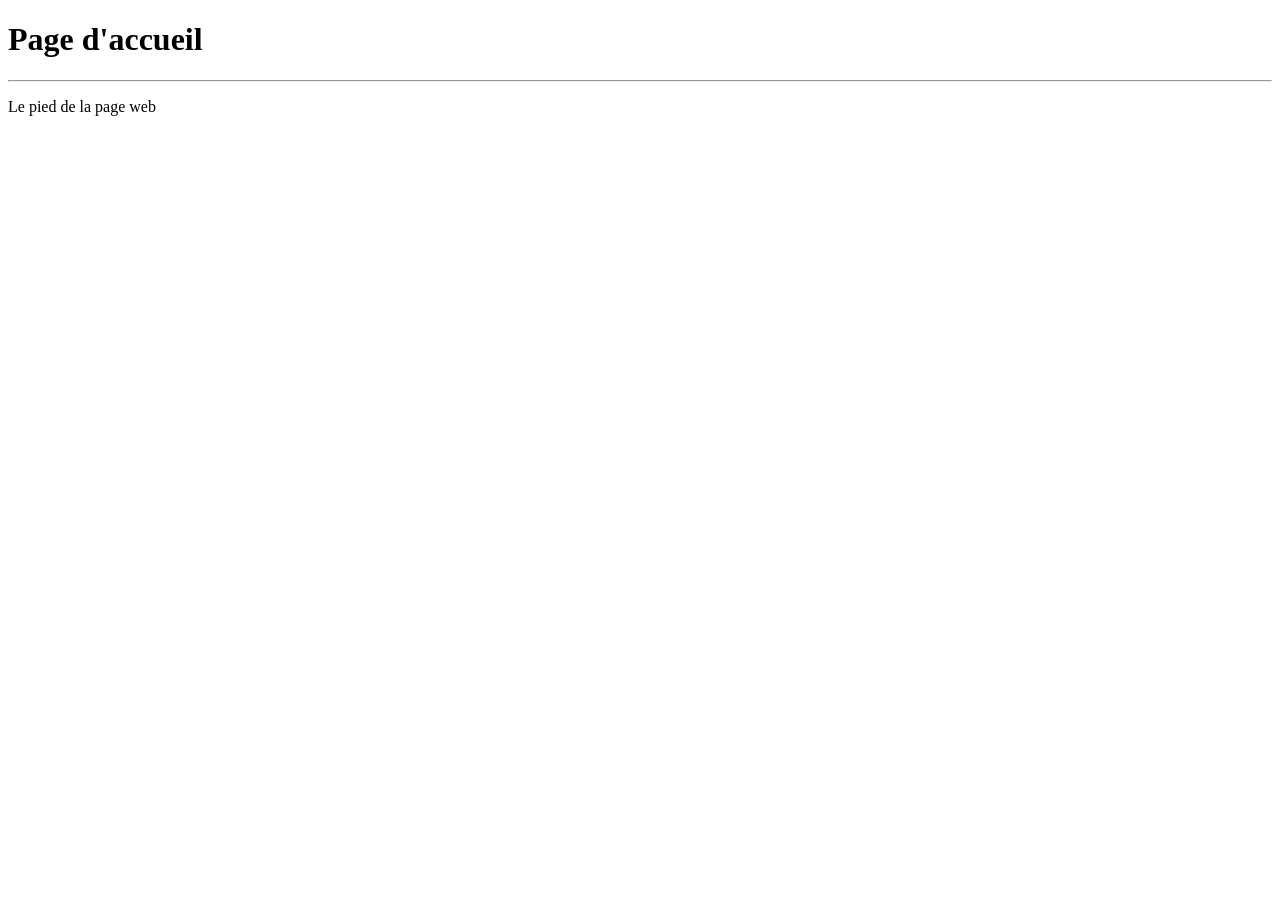
==== spec/maquettes/index.html @ 2c0b300c "Update index.html" ====
<!DOCTYPE html>
<html lang="en">
<head>
    <meta charset="UTF-8">
    <title>Title</title>
</head>
<body>
<h1>Page d'accueil</h1>

</body>


<footer>
    <hr>
    <p>Le pied de la page web</p>
</footer>

</html>
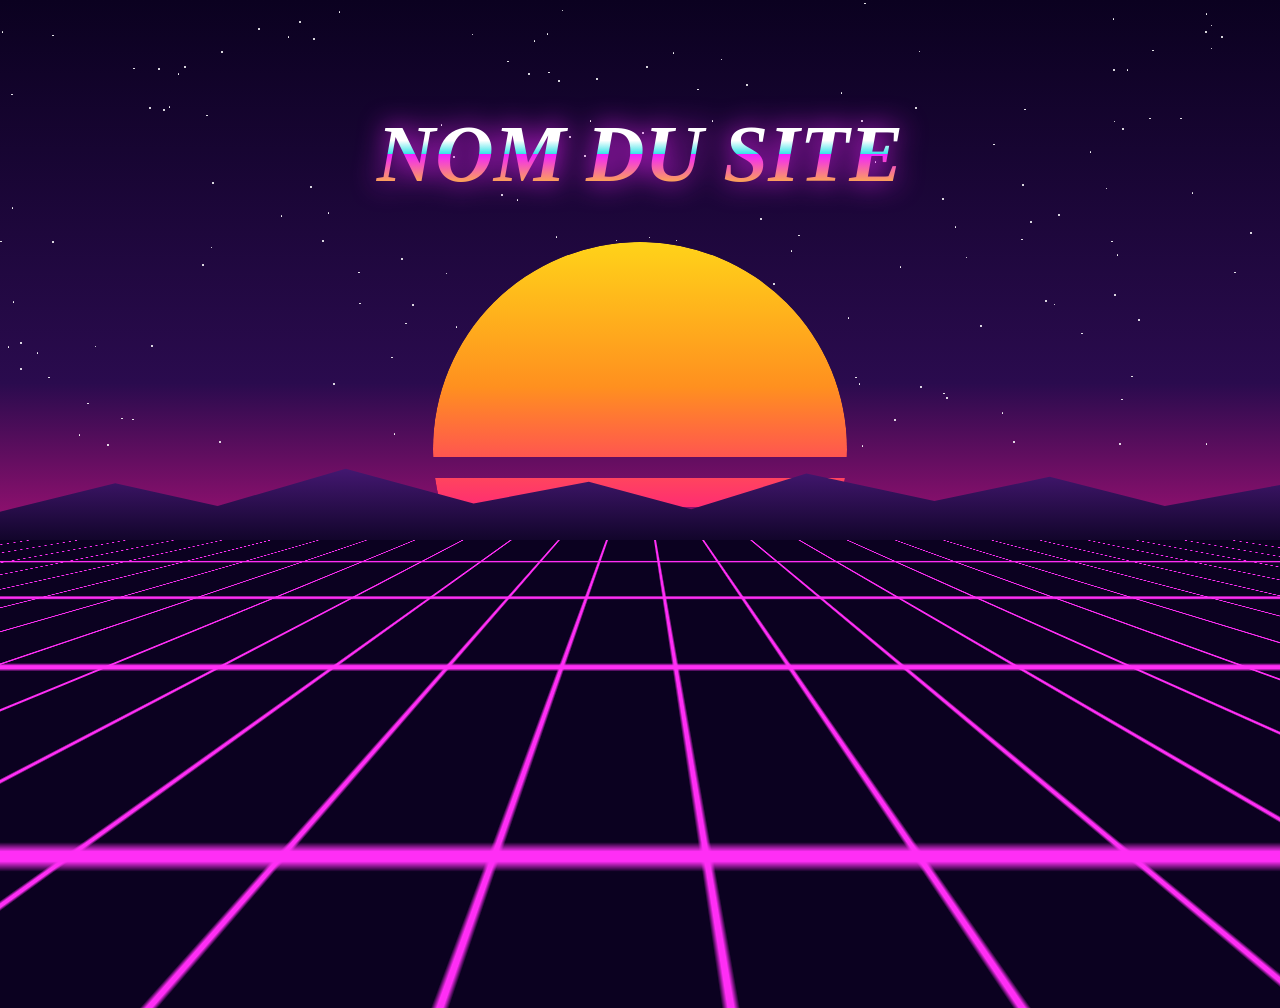
==== commit 7283068c: "Thematisation de la page Index" ====
--- a/spec/maquettes/index.html
+++ b/spec/maquettes/index.html
@@ -2,17 +2,18 @@
 <html lang="en">
 <head>
     <meta charset="UTF-8">
-    <title>Title</title>
+    <meta name="viewport" content="width=device-width, initial-scale=1.0">
+    <title>Catalogue</title>
+    <link rel="stylesheet" href="style/style_index.css">
 </head>
 <body>
-<h1>Page d'accueil</h1>
-
+    <div class="stars"></div>
+    <div class="sun"></div>
+    <div class="mountains"></div>
+    <div class="grid"></div>
+    <h1>NOM DU SITE</h1>
+    <script src="script.js"></script>
 </body>
 
 
-<footer>
-    <hr>
-    <p>Le pied de la page web</p>
-</footer>
-
 </html>
--- a/spec/maquettes/style/style_index.css
+++ b/spec/maquettes/style/style_index.css
@@ -0,0 +1,80 @@
+* {
+    margin: 0;
+    padding: 0;
+    box-sizing: border-box;
+}
+
+body {
+    height: 100vh;
+    overflow: hidden;
+    background: linear-gradient(#0b0120, #2a0b4e 38%,#b3127a 56%, #ff6a3d 60%, #0b0120 60%);
+}
+
+.sun {
+    width: 46vmin;
+    aspect-ratio: 1;
+    background: linear-gradient(#ffd319,#ff901f 35%, #ff2975 65%, #f222ff);
+    border-radius: 50%;
+    position: absolute;
+    left: 50%;
+    top: 60%;
+    translate: -50% -72%;
+    mask: linear-gradient(#000 52%, transparent 52% 57%,
+    #000 57% 64%, transparent 64% 70%, #000 70% 77%, 
+    transparent 77% 85%, #000 85%);
+}
+
+.mountains {
+    height: 9vmin;
+    background: linear-gradient(#4a1a7a, #12052b);
+    clip-path: polygon(0 100%, 0 65%, 9% 30%, 17% 58%, 27%
+    12%, 37% 55%, 46% 28%, 54% 62%, 63% 18%, 73% 52%, 82% 22%, 
+    91% 58%, 100% 32%, 100% 100%);
+    width: 100%;
+    position: absolute;
+    bottom: 40%;
+}
+
+.grid {
+    height: 40%;
+    background: linear-gradient(transparent 94%, #ff2ef5 94%) 0 0 / 
+    100% 36px,
+        linear-gradient(90deg, transparent 96%, #ff2ef5
+        96%) 0 0 / 48px 100%,
+            #0b0120;
+    width: 200%;
+    position: absolute;
+    top: 60%;
+    left: -50%;
+    transform-origin: top;
+    transform: perspective(160px) rotateX(60deg);
+    animation: drive 1.2s linear infinite; 
+}
+
+@keyframes drive {
+    to { background-position: 0 36px, 0 0, 0 0;}
+}
+
+h1 {
+    color: transparent;
+    font: italic 900 9vmin 'Orbitron', sans-sherif;
+    text-align: center;
+    position: relative;
+    margin-top: 12vh;
+    background: linear-gradient(#fff 35%, #2de2e6 50%, 
+    #f222ff 50%, #ffd319 90%);
+    -webkit-background-clip: text;
+    filter: drop-shadow(0 0 14px #f222ff);
+}
+
+.stars i {
+    background: #fff;
+    padding: 0.8px;
+    position: absolute;
+    border-radius: 50%;
+    animation: twinkle 1.5s infinite alternate;
+}
+
+@keyframes twinkle {
+    to { opacity: 0.15;}
+}
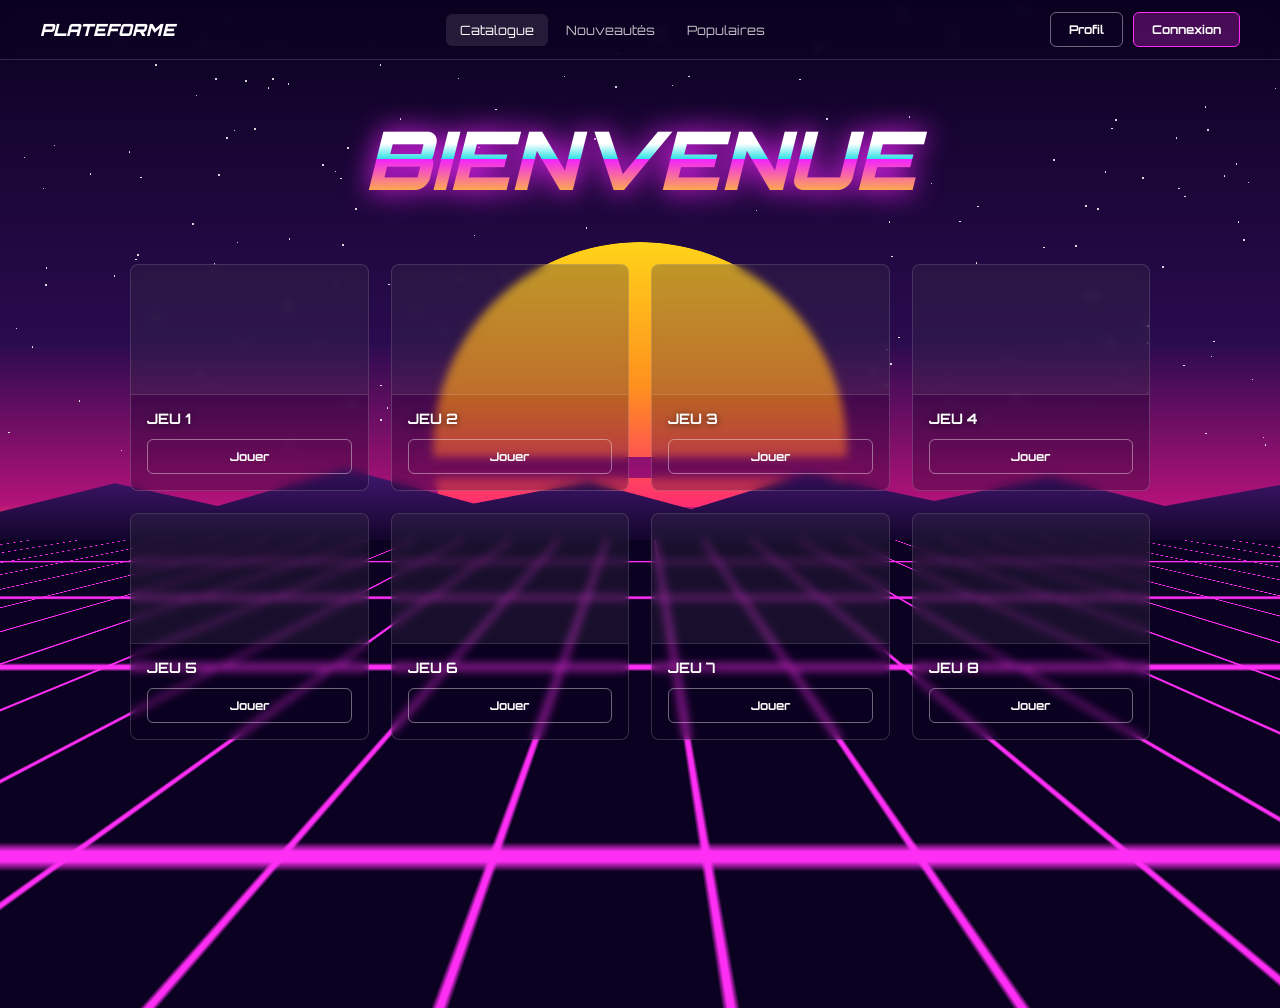
==== commit 45876961: "Ajout du catalogue de jeu de index" ====
--- a/spec/maquettes/index.html
+++ b/spec/maquettes/index.html
@@ -4,6 +4,7 @@
     <meta charset="UTF-8">
     <meta name="viewport" content="width=device-width, initial-scale=1.0">
     <title>Catalogue</title>
+    <link href="https://fonts.googleapis.com/css2?family=Orbitron:wght@500;700;900&display=swap" rel="stylesheet">
     <link rel="stylesheet" href="style/style_index.css">
 </head>
 <body>
@@ -11,9 +12,90 @@
     <div class="sun"></div>
     <div class="mountains"></div>
     <div class="grid"></div>
-    <h1>NOM DU SITE</h1>
+
+    <header class="navbar">
+        <a href="index.html" class="logo">PLATEFORME</a>
+
+        <nav class="nav-links">
+            <a href="index.html" class="active">Catalogue</a>
+            <a href="#">Nouveautés</a>
+            <a href="#">Populaires</a>
+        </nav>
+
+        <div class="nav-actions">
+            <a href="PageDeProfil.html" class="btn btn-ghost">Profil</a>
+            <a href="PageDeConnexion.html" class="btn btn-main">Connexion</a>
+        </div>
+    </header>
+
+    <h1>BIENVENUE</h1>
+
+    <section class="catalog">
+        <article class="card">
+            <div class="cover"></div>
+            <div class="info">
+                <h2>JEU 1</h2>
+                <a href="PageDeJeu1.html" class="btn btn-ghost">Jouer</a>
+            </div>
+        </article>
+
+        <article class="card">
+            <div class="cover"></div>
+            <div class="info">
+                <h2>JEU 2</h2>
+                <a href="PageDeJeu2.html" class="btn btn-ghost">Jouer</a>
+            </div>
+        </article>
+
+        <article class="card">
+            <div class="cover"></div>
+            <div class="info">
+                <h2>JEU 3</h2>
+                <a href="PageDeJeu3.html" class="btn btn-ghost">Jouer</a>
+            </div>
+        </article>
+
+        <article class="card">
+            <div class="cover"></div>
+            <div class="info">
+                <h2>JEU 4</h2>
+                <a href="PageDeJeu1.html" class="btn btn-ghost">Jouer</a>
+            </div>
+        </article>
+
+        <article class="card">
+            <div class="cover"></div>
+            <div class="info">
+                <h2>JEU 5</h2>
+                <a href="PageDeJeu1.html" class="btn btn-ghost">Jouer</a>
+            </div>
+        </article>
+
+        <article class="card">
+            <div class="cover"></div>
+            <div class="info">
+                <h2>JEU 6</h2>
+                <a href="PageDeJeu1.html" class="btn btn-ghost">Jouer</a>
+            </div>
+        </article>
+
+        <article class="card">
+            <div class="cover"></div>
+            <div class="info">
+                <h2>JEU 7</h2>
+                <a href="PageDeJeu1.html" class="btn btn-ghost">Jouer</a>
+            </div>
+        </article>
+
+        <article class="card">
+            <div class="cover"></div>
+            <div class="info">
+                <h2>JEU 8</h2>
+                <a href="PageDeJeu1.html" class="btn btn-ghost">Jouer</a>
+            </div>
+        </article>
+    </section>
+
     <script src="script.js"></script>
 </body>
-
-
-</html>
+</html>
--- a/spec/maquettes/style/style_index.css
+++ b/spec/maquettes/style/style_index.css
@@ -5,9 +5,20 @@
 }
 
 body {
-    height: 100vh;
-    overflow: hidden;
+    min-height: 100vh;
+    overflow-x: hidden;
+    font-family: 'Orbitron', sans-serif;
+    color: #fff;
     background: linear-gradient(#0b0120, #2a0b4e 38%,#b3127a 56%, #ff6a3d 60%, #0b0120 60%);
+    background-attachment: fixed;
+}
+
+/* ================= FOND ================= */
+
+.stars {
+    position: fixed;
+    inset: 0;
+    pointer-events: none;
 }
 
 .sun {
@@ -15,7 +26,7 @@
     aspect-ratio: 1;
     background: linear-gradient(#ffd319,#ff901f 35%, #ff2975 65%, #f222ff);
     border-radius: 50%;
-    position: absolute;
+    position: fixed;
     left: 50%;
     top: 60%;
     translate: -50% -72%;
@@ -31,7 +42,7 @@
     12%, 37% 55%, 46% 28%, 54% 62%, 63% 18%, 73% 52%, 82% 22%, 
     91% 58%, 100% 32%, 100% 100%);
     width: 100%;
-    position: absolute;
+    position: fixed;
     bottom: 40%;
 }
 
@@ -43,7 +54,7 @@
         96%) 0 0 / 48px 100%,
             #0b0120;
     width: 200%;
-    position: absolute;
+    position: fixed;
     top: 60%;
     left: -50%;
     transform-origin: top;
@@ -57,13 +68,14 @@
 
 h1 {
     color: transparent;
-    font: italic 900 9vmin 'Orbitron', sans-sherif;
+    font: italic 900 9vmin 'Orbitron', sans-serif;
     text-align: center;
     position: relative;
     margin-top: 12vh;
     background: linear-gradient(#fff 35%, #2de2e6 50%, 
     #f222ff 50%, #ffd319 90%);
     -webkit-background-clip: text;
+    background-clip: text;
     filter: drop-shadow(0 0 14px #f222ff);
 }
 
@@ -77,4 +89,149 @@
 
 @keyframes twinkle {
     to { opacity: 0.15;}
+}
+
+/* ================= MENU ================= */
+
+.navbar {
+    position: fixed;
+    top: 0;
+    left: 0;
+    right: 0;
+    z-index: 100;
+    height: 60px;
+    padding: 0 clamp(14px, 4vw, 40px);
+    display: flex;
+    align-items: center;
+    justify-content: space-between;
+    gap: 20px;
+    background: rgba(11, 1, 32, 0.3);
+    backdrop-filter: blur(6px);
+    -webkit-backdrop-filter: blur(6px);
+    border-bottom: 1px solid rgba(255, 255, 255, 0.15);
+}
+
+.logo {
+    font-weight: 900;
+    font-style: italic;
+    font-size: 1.05rem;
+    text-decoration: none;
+    color: #fff;
+    white-space: nowrap;
+}
+
+.nav-links {
+    display: flex;
+    gap: 4px;
+}
+
+.nav-links a {
+    color: rgba(255, 255, 255, 0.75);
+    text-decoration: none;
+    font-size: 0.8rem;
+    padding: 8px 14px;
+    border-radius: 6px;
+    transition: color 0.2s, background 0.2s;
+}
+
+.nav-links a:hover,
+.nav-links a.active {
+    color: #fff;
+    background: rgba(255, 255, 255, 0.1);
+}
+
+.nav-actions {
+    display: flex;
+    gap: 10px;
+}
+
+/* ================= BOUTONS ================= */
+
+.btn {
+    font-family: inherit;
+    font-weight: 700;
+    font-size: 0.75rem;
+    text-decoration: none;
+    text-align: center;
+    padding: 9px 18px;
+    border-radius: 6px;
+    white-space: nowrap;
+    transition: background 0.2s, border-color 0.2s;
+}
+
+.btn-ghost {
+    color: #fff;
+    border: 1px solid rgba(255, 255, 255, 0.4);
+    background: transparent;
+}
+
+.btn-ghost:hover {
+    background: rgba(255, 255, 255, 0.12);
+    border-color: #fff;
+}
+
+.btn-main {
+    color: #fff;
+    border: 1px solid #ff2ef5;
+    background: rgba(255, 46, 245, 0.25);
+}
+
+.btn-main:hover {
+    background: rgba(255, 46, 245, 0.5);
+}
+
+/* ================= CATALOGUE ================= */
+
+.catalog {
+    position: relative;
+    max-width: 1100px;
+    margin: 6vh auto 0;
+    padding: 0 clamp(14px, 4vw, 40px) 80px;
+    display: grid;
+    grid-template-columns: repeat(auto-fill, minmax(210px, 1fr));
+    gap: 22px;
+}
+
+.card {
+    display: flex;
+    flex-direction: column;
+    background: rgba(11, 1, 32, 0.28);
+    border: 1px solid rgba(255, 255, 255, 0.18);
+    border-radius: 8px;
+    overflow: hidden;
+    backdrop-filter: blur(4px);
+    -webkit-backdrop-filter: blur(4px);
+    transition: border-color 0.2s, background 0.2s;
+}
+
+.card:hover {
+    border-color: rgba(255, 255, 255, 0.55);
+    background: rgba(11, 1, 32, 0.4);
+}
+
+.cover {
+    height: 130px;
+    background: rgba(255, 255, 255, 0.06);
+    border-bottom: 1px solid rgba(255, 255, 255, 0.12);
+}
+
+.info {
+    padding: 14px 16px 16px;
+    display: flex;
+    flex-direction: column;
+    gap: 12px;
+}
+
+.info h2 {
+    font-size: 0.9rem;
+    font-weight: 700;
+    text-shadow: 0 1px 6px rgba(0, 0, 0, 0.6);
+}
+
+/* ================= MOBILE ================= */
+
+@media (max-width: 720px) {
+    .nav-links { display: none; }
+    .logo { font-size: 0.9rem; }
+    .btn { padding: 8px 12px; }
 }
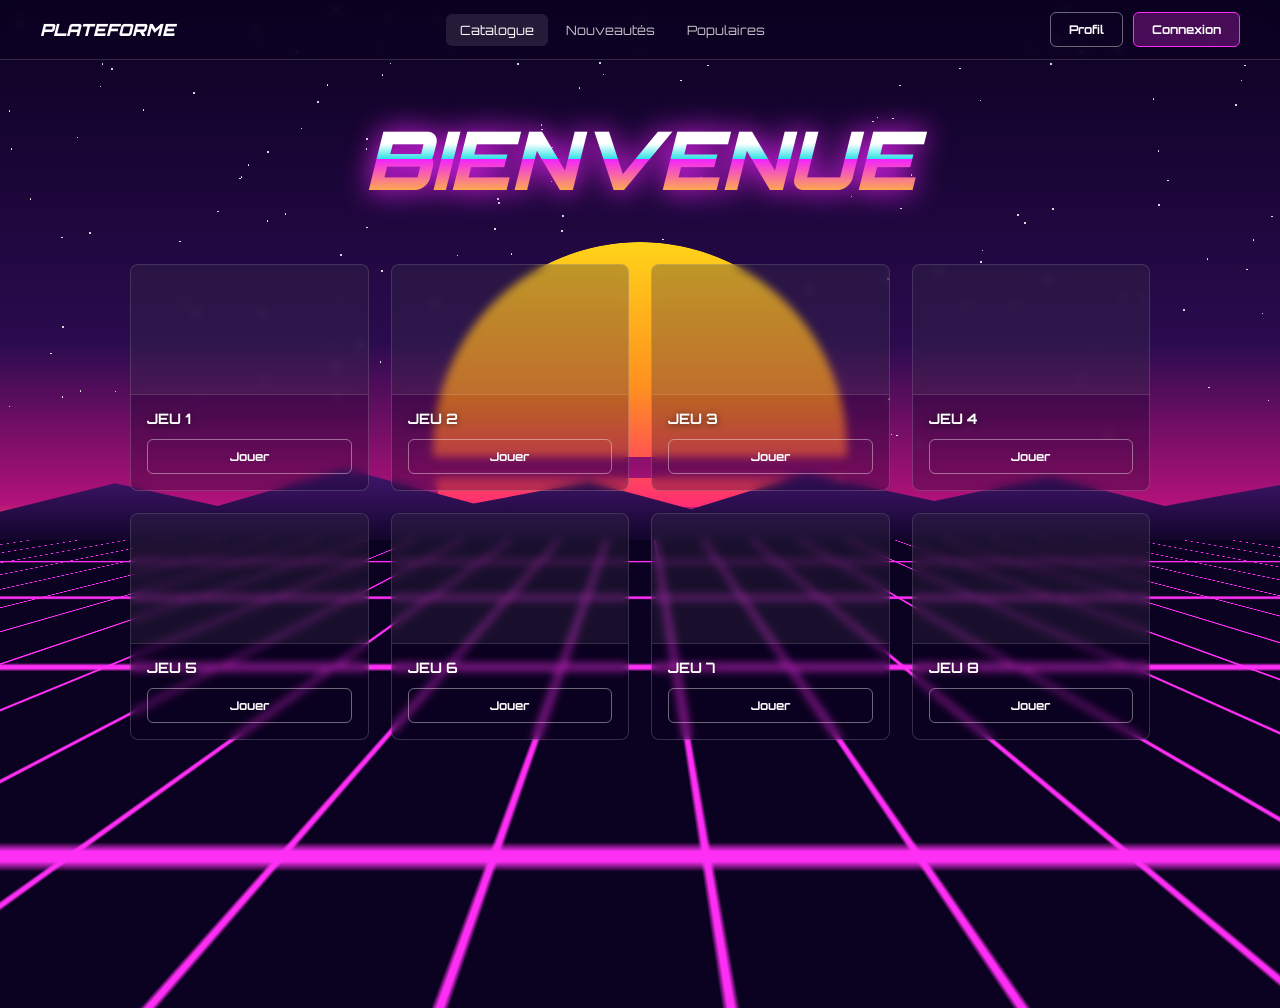
==== commit 71e07633: "Update index.html" ====
--- a/spec/maquettes/index.html
+++ b/spec/maquettes/index.html
@@ -98,4 +98,4 @@
 
     <script src="script.js"></script>
 </body>
-</html>+</html>
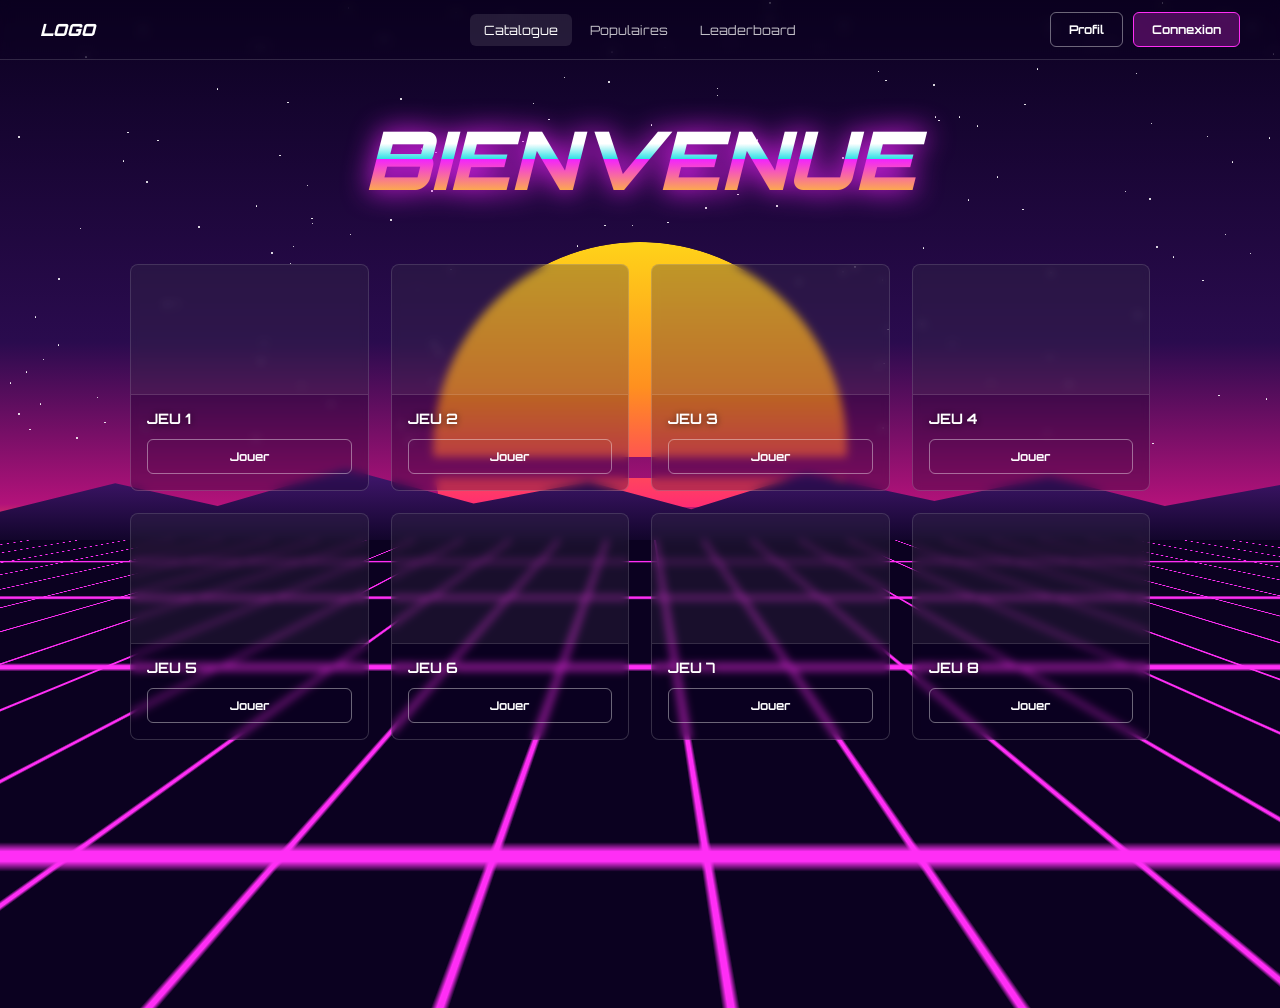
==== commit 0a71dea3: "Dernières touches Index" ====
--- a/spec/maquettes/index.html
+++ b/spec/maquettes/index.html
@@ -14,12 +14,13 @@
     <div class="grid"></div>
 
     <header class="navbar">
-        <a href="index.html" class="logo">PLATEFORME</a>
+        <a href="index.html" class="logo">LOGO</a>
 
         <nav class="nav-links">
             <a href="index.html" class="active">Catalogue</a>
-            <a href="#">Nouveautés</a>
             <a href="#">Populaires</a>
+            <a href="#">Leaderboard</a>
+            
         </nav>
 
         <div class="nav-actions">
--- a/spec/maquettes/style/style_index.css
+++ b/spec/maquettes/style/style_index.css
@@ -13,7 +13,6 @@
     background-attachment: fixed;
 }
 
-/* ================= FOND ================= */
 
 .stars {
     position: fixed;
@@ -91,8 +90,6 @@
     to { opacity: 0.15;}
 }
 
-/* ================= MENU ================= */
-
 .navbar {
     position: fixed;
     top: 0;
@@ -101,10 +98,9 @@
     z-index: 100;
     height: 60px;
     padding: 0 clamp(14px, 4vw, 40px);
-    display: flex;
+    display: grid;
+    grid-template-columns: 1fr auto 1fr;
     align-items: center;
-    justify-content: space-between;
-    gap: 20px;
     background: rgba(11, 1, 32, 0.3);
     backdrop-filter: blur(6px);
     -webkit-backdrop-filter: blur(6px);
@@ -112,6 +108,7 @@
 }
 
 .logo {
+    justify-self: start;
     font-weight: 900;
     font-style: italic;
     font-size: 1.05rem;
@@ -141,11 +138,11 @@
 }
 
 .nav-actions {
+    justify-self: end;
     display: flex;
     gap: 10px;
 }
 
-/* ================= BOUTONS ================= */
 
 .btn {
     font-family: inherit;
@@ -180,7 +177,6 @@
     background: rgba(255, 46, 245, 0.5);
 }
 
-/* ================= CATALOGUE ================= */
 
 .catalog {
     position: relative;
@@ -228,9 +224,9 @@
     text-shadow: 0 1px 6px rgba(0, 0, 0, 0.6);
 }
 
-/* ================= MOBILE ================= */
 
 @media (max-width: 720px) {
+    .navbar { display: flex; justify-content: space-between; }
     .nav-links { display: none; }
     .logo { font-size: 0.9rem; }
     .btn { padding: 8px 12px; }
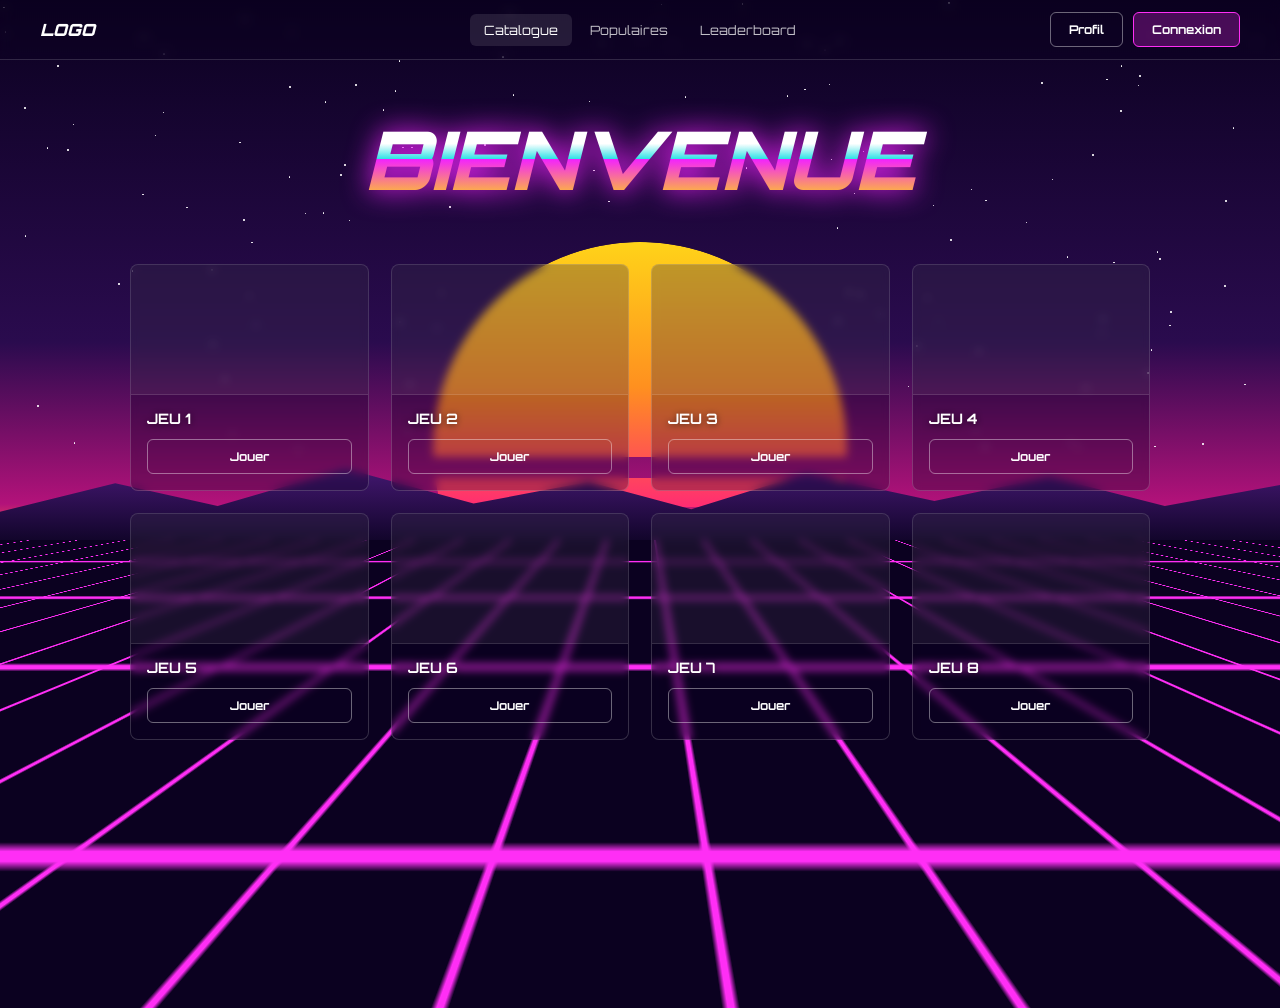
==== commit 4991876b: "Ajout Page Populaires & Page Leaderboard" ====
--- a/spec/maquettes/index.html
+++ b/spec/maquettes/index.html
@@ -18,8 +18,8 @@
 
         <nav class="nav-links">
             <a href="index.html" class="active">Catalogue</a>
-            <a href="#">Populaires</a>
-            <a href="#">Leaderboard</a>
+            <a href="PagePopulaire.html">Populaires</a>
+            <a href="PageLeaderboard.html">Leaderboard</a>
             
         </nav>
 
--- a/spec/maquettes/style/style_index.css
+++ b/spec/maquettes/style/style_index.css
@@ -230,4 +230,65 @@
     .nav-links { display: none; }
     .logo { font-size: 0.9rem; }
     .btn { padding: 8px 12px; }
+}
+
+
+.board {
+    position: relative;
+    max-width: 700px;
+    margin: 6vh auto 80px;
+    width: calc(100% - 2 * clamp(14px, 4vw, 40px));
+    background: rgba(11, 1, 32, 0.28);
+    border: 1px solid rgba(255, 255, 255, 0.18);
+    border-radius: 8px;
+    backdrop-filter: blur(4px);
+    -webkit-backdrop-filter: blur(4px);
+    overflow: hidden;
+}
+
+.board-head,
+.board-row {
+    display: grid;
+    grid-template-columns: 60px 1fr auto;
+    align-items: center;
+    padding: 14px 24px;
+}
+
+.board-head {
+    font-size: 0.7rem;
+    color: rgba(255, 255, 255, 0.6);
+    background: rgba(255, 255, 255, 0.06);
+    border-bottom: 1px solid rgba(255, 255, 255, 0.12);
+}
+
+.board-row {
+    font-size: 0.9rem;
+    transition: background 0.2s;
+}
+
+.board-row + .board-row {
+    border-top: 1px solid rgba(255, 255, 255, 0.08);
+}
+
+.board-row:hover {
+    background: rgba(255, 255, 255, 0.08);
+}
+
+.board-row .rank {
+    color: rgba(255, 255, 255, 0.6);
+}
+
+.board-row.top .rank {
+    color: #ffd319;
+    font-weight: 700;
+}
+
+.board-row .score {
+    font-weight: 700;
+    text-align: right;
+}
+
+.board-row,
+.board-head {
+    text-shadow: 0 1px 6px rgba(0, 0, 0, 0.6);
 }
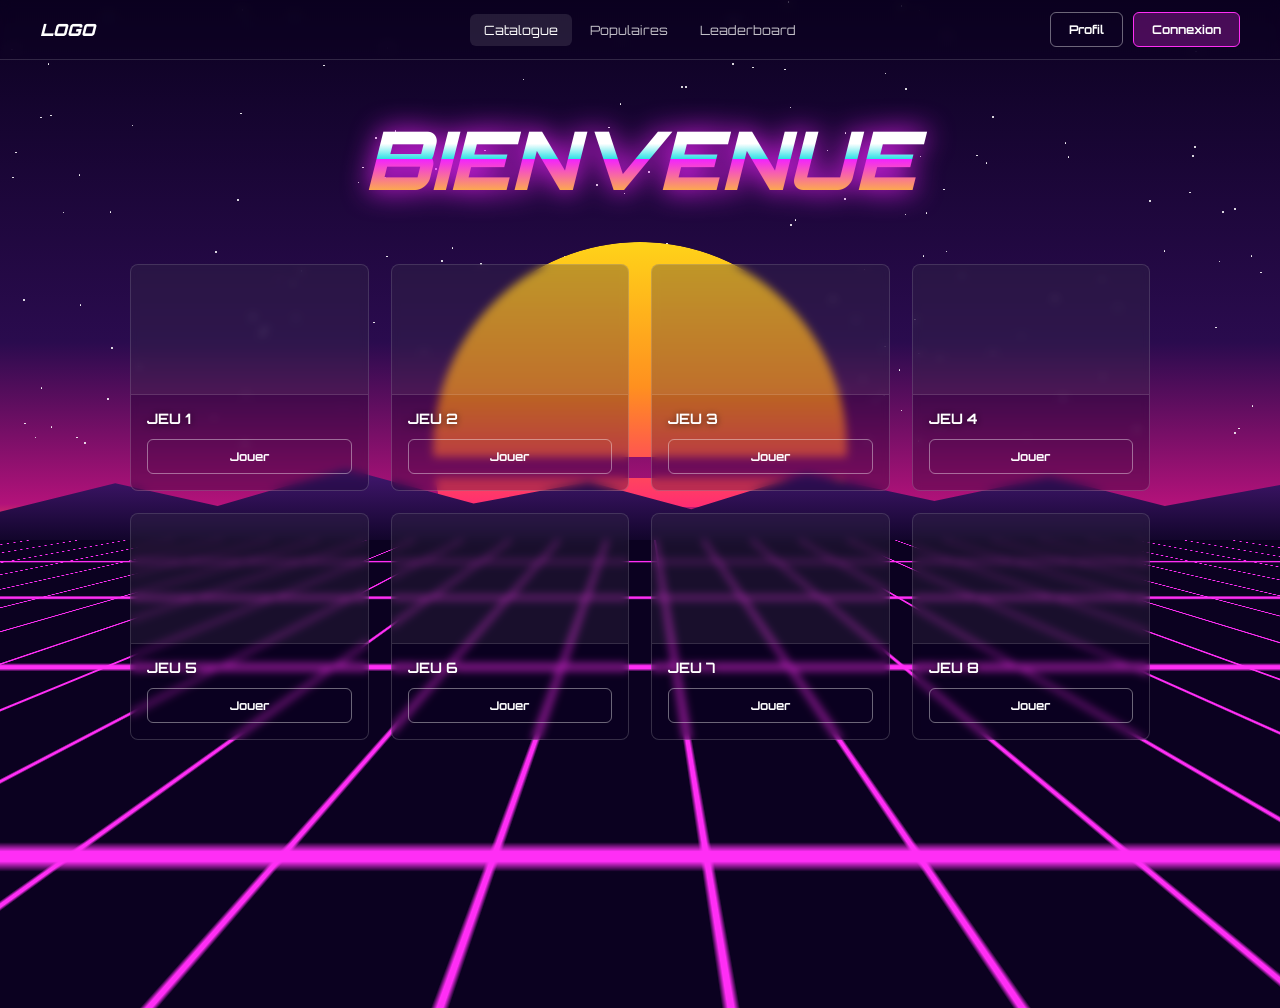
==== commit 24ab8374: "Update index.html" ====
--- a/spec/maquettes/index.html
+++ b/spec/maquettes/index.html
@@ -52,7 +52,7 @@
             <div class="cover"></div>
             <div class="info">
                 <h2>JEU 3</h2>
-                <a href="PageDeJeu3.html" class="btn btn-ghost">Jouer</a>
+                <a href="PageDeJeu1.html" class="btn btn-ghost">Jouer</a>
             </div>
         </article>
 
--- a/spec/maquettes/style/style_index.css
+++ b/spec/maquettes/style/style_index.css
@@ -291,4 +291,4 @@
 .board-row,
 .board-head {
     text-shadow: 0 1px 6px rgba(0, 0, 0, 0.6);
-}+}
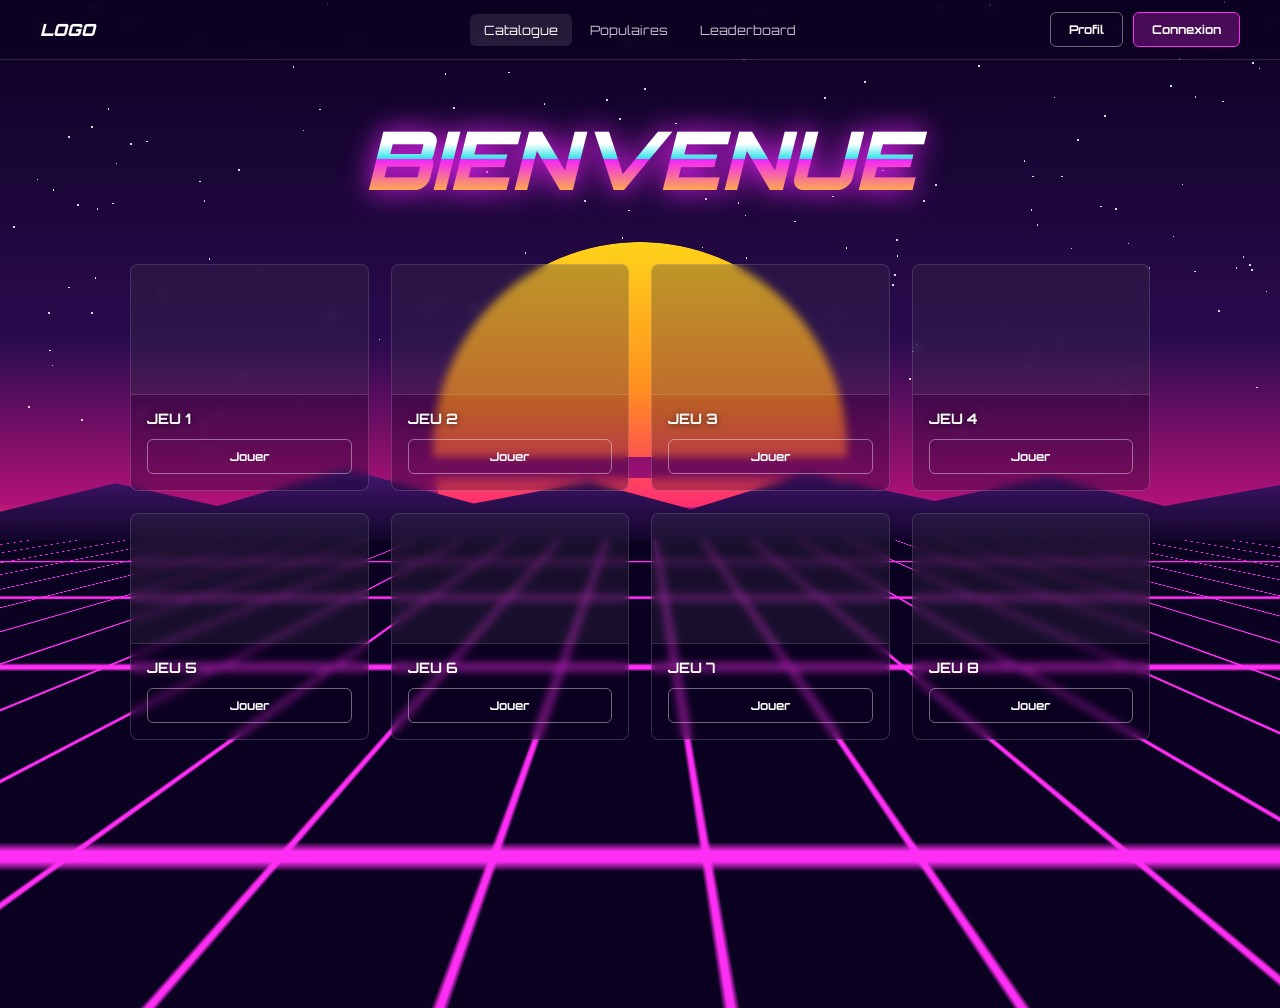
==== commit fe857a1e: "Ajout dossier script" ====
--- a/spec/maquettes/index.html
+++ b/spec/maquettes/index.html
@@ -97,6 +97,6 @@
         </article>
     </section>
 
-    <script src="script.js"></script>
+    <script src="script/script.js"></script>
 </body>
 </html>
